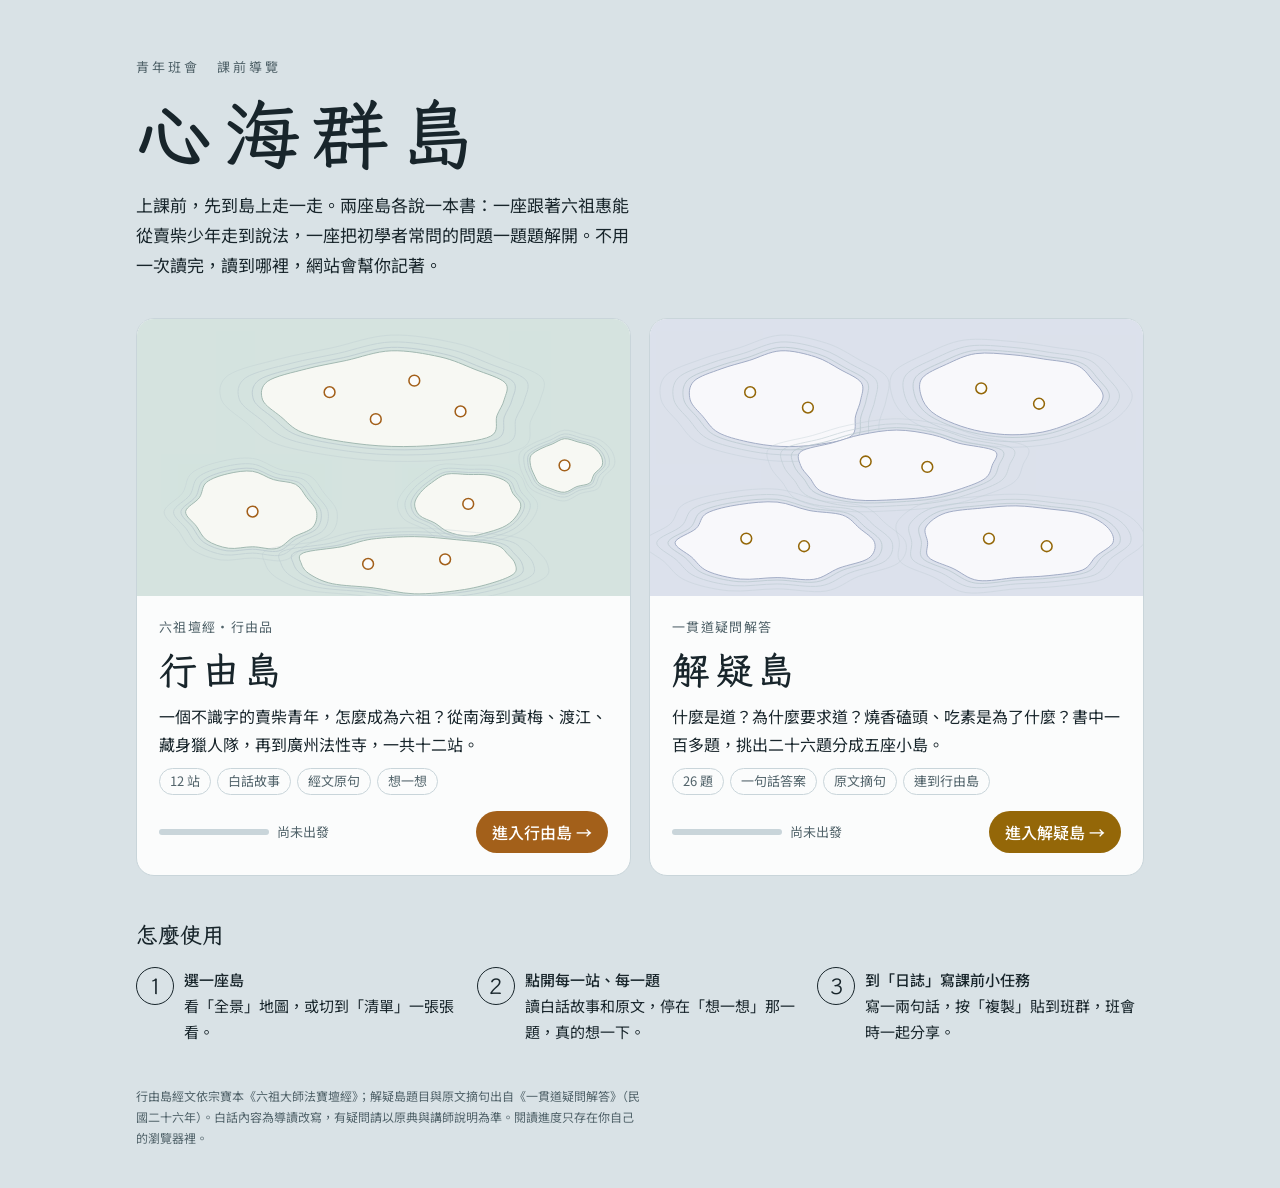
==== index.html @ 7f8938cb "Add files via upload" ====
<!doctype html>
<html lang="zh-Hant">
<head>
<meta charset="utf-8">
<meta name="viewport" content="width=device-width,initial-scale=1,viewport-fit=cover">
<title>心海群島</title>
<meta name="description" content="青年班會課前導覽：行由島（六祖壇經・行由品）與解疑島（一貫道疑問解答）。">
<link rel="preconnect" href="https://fonts.googleapis.com">
<link rel="preconnect" href="https://fonts.gstatic.com" crossorigin>
<link rel="stylesheet" href="https://fonts.googleapis.com/css2?family=LXGW+WenKai+TC:wght@400;700&family=Noto+Sans+TC:wght@400;500;700&display=swap">
<style>
/* Layout: 一片海面，兩座島各佔一張大入口卡；首頁只做一件事：選一座島出發。 */
:root{
  --sea:#D9E2E6; --ripple:#BBCAD0; --paper:#FBFCFC; --fg:#18252B; --muted:#51636A; --line:#C9D5DA;
  --x-land:#F7F8F3; --x-edge:#9DB5AD; --x-sea:#D5E3DF; --x-accent:#A3601A;
  --j-land:#F8F8FB; --j-edge:#9DA8C2; --j-sea:#DCE1EC; --j-accent:#946708;
  --on-accent:#FFFFFF;
  --f-display:"LXGW WenKai TC","Kaiti TC","STKaiti","BiauKai",serif;
  --f-body:"Noto Sans TC","PingFang TC","Microsoft JhengHei",sans-serif;
  color-scheme:light;
}
@media (prefers-color-scheme: dark){:root:not([data-theme="light"]){
  --sea:#0E181D; --ripple:#1C2C33; --paper:#132026; --fg:#E2EAEC; --muted:#9EB0B5; --line:#2A3B41;
  --x-land:#1B2B2D; --x-edge:#3D5956; --x-sea:#0D1A1C; --x-accent:#E3A457;
  --j-land:#1A2033; --j-edge:#3E4868; --j-sea:#0E1322; --j-accent:#E6BC57;
  --on-accent:#1A1206; color-scheme:dark}}
:root[data-theme="dark"]{
  --sea:#0E181D; --ripple:#1C2C33; --paper:#132026; --fg:#E2EAEC; --muted:#9EB0B5; --line:#2A3B41;
  --x-land:#1B2B2D; --x-edge:#3D5956; --x-sea:#0D1A1C; --x-accent:#E3A457;
  --j-land:#1A2033; --j-edge:#3E4868; --j-sea:#0E1322; --j-accent:#E6BC57;
  --on-accent:#1A1206; color-scheme:dark}

*{box-sizing:border-box}
html{padding-top:env(safe-area-inset-top,0px);padding-bottom:env(safe-area-inset-bottom,0px)}
body{margin:0;background:var(--sea);color:var(--fg);font-family:var(--f-body);font-size:16px;line-height:1.75}
.wrap{max-width:1040px;margin:0 auto;padding-left:max(16px,env(safe-area-inset-left,0px));padding-right:max(16px,env(safe-area-inset-right,0px))}
a{color:inherit}
a:focus-visible{outline:2px solid var(--fg);outline-offset:3px}

.hero{padding-block:56px 30px;display:grid;gap:14px}
.eyebrow{margin:0;font-size:13px;letter-spacing:.24em;color:var(--muted)}
.hero h1{margin:0;font-family:var(--f-display);font-size:clamp(44px,9vw,76px);font-weight:700;letter-spacing:.16em;line-height:1.1}
.hero p.lead{margin:0;max-width:56ch;font-size:17px}

.portals{display:grid;grid-template-columns:repeat(2,minmax(0,1fr));gap:18px;padding-block:8px 30px}
@media (max-width:760px){.portals{grid-template-columns:1fr}}
.portal{display:grid;grid-template-rows:auto 1fr;text-decoration:none;border-radius:18px;overflow:hidden;border:1px solid var(--line);background:var(--paper);min-width:0;transition:transform .2s ease, border-color .2s}
.portal:hover{transform:translateY(-3px)}
.portal .sea{display:block;width:100%;height:auto;aspect-ratio:16/9;max-width:100%}
.portal.x .sea{background:var(--x-sea)} .portal.j .sea{background:var(--j-sea)}
.portal.x:hover{border-color:var(--x-accent)} .portal.j:hover{border-color:var(--j-accent)}
.portal .body{padding:20px 22px 22px;display:grid;gap:10px;align-content:start}
.portal .src{margin:0;font-size:13px;letter-spacing:.1em;color:var(--muted)}
.portal h2{margin:0;font-family:var(--f-display);font-size:38px;letter-spacing:.12em;line-height:1.15}
.portal p.desc{margin:0;color:var(--fg)}
.portal ul{margin:0;padding:0;list-style:none;display:flex;flex-wrap:wrap;gap:6px}
.portal li{font-size:13px;border:1px solid var(--line);border-radius:999px;padding:1px 10px;color:var(--muted)}
.portal .foot{display:flex;justify-content:space-between;align-items:center;gap:12px;flex-wrap:wrap;margin-top:6px}
.prog{font-size:13px;color:var(--muted);font-variant-numeric:tabular-nums;display:flex;align-items:center;gap:8px}
.bar{width:110px;height:6px;border-radius:999px;background:var(--line);overflow:hidden}
.bar i{display:block;height:100%;width:0}
.portal.x .bar i{background:var(--x-accent)} .portal.j .bar i{background:var(--j-accent)}
.go{font-weight:500;border-radius:999px;padding:7px 16px;color:var(--on-accent)}
.portal.x .go{background:var(--x-accent)} .portal.j .go{background:var(--j-accent)}

.how{padding-block:10px 20px;display:grid;gap:12px}
.how h3{margin:0;font-family:var(--f-display);font-size:22px}
.how ol{margin:0;padding:0;list-style:none;display:grid;grid-template-columns:repeat(3,minmax(0,1fr));gap:14px;counter-reset:s}
@media (max-width:760px){.how ol{grid-template-columns:1fr}}
.how li{counter-increment:s;display:grid;grid-template-columns:auto 1fr;gap:10px;align-items:start;min-width:0}
.how li::before{content:counter(s);font-family:var(--f-display);font-size:22px;width:36px;height:36px;border-radius:50%;border:1.5px solid var(--fg);display:grid;place-items:center;line-height:1}
.how li p{margin:0;font-size:15px}
.how li b{display:block;font-weight:500}

footer{padding-block:20px 40px;font-size:12px;color:var(--muted)}
footer p{margin:0;max-width:72ch}
@media (prefers-reduced-motion:reduce){.portal{transition:none}.portal:hover{transform:none}}
</style>
</head>
<body>
<div class="wrap">
  <header class="hero">
    <p class="eyebrow">青年班會　課前導覽</p>
    <h1>心海群島</h1>
    <p class="lead">上課前，先到島上走一走。兩座島各說一本書：一座跟著六祖惠能從賣柴少年走到說法，一座把初學者常問的問題一題題解開。不用一次讀完，讀到哪裡，網站會幫你記著。</p>
  </header>

  <main class="portals">
    <a class="portal x" href="xingyou.html">
      <svg class="sea" id="seaX" viewBox="0 0 640 360" aria-hidden="true"></svg>
      <div class="body">
        <p class="src">六祖壇經・行由品</p>
        <h2>行由島</h2>
        <p class="desc">一個不識字的賣柴青年，怎麼成為六祖？從南海到黃梅、渡江、藏身獵人隊，再到廣州法性寺，一共十二站。</p>
        <ul><li>12 站</li><li>白話故事</li><li>經文原句</li><li>想一想</li></ul>
        <div class="foot"><span class="prog"><span class="bar"><i id="barX"></i></span><span id="progX">尚未出發</span></span><span class="go">進入行由島 →</span></div>
      </div>
    </a>
    <a class="portal j" href="jieyi.html">
      <svg class="sea" id="seaJ" viewBox="0 0 640 360" aria-hidden="true"></svg>
      <div class="body">
        <p class="src">一貫道疑問解答</p>
        <h2>解疑島</h2>
        <p class="desc">什麼是道？為什麼要求道？燒香磕頭、吃素是為了什麼？書中一百多題，挑出二十六題分成五座小島。</p>
        <ul><li>26 題</li><li>一句話答案</li><li>原文摘句</li><li>連到行由島</li></ul>
        <div class="foot"><span class="prog"><span class="bar"><i id="barJ"></i></span><span id="progJ">尚未出發</span></span><span class="go">進入解疑島 →</span></div>
      </div>
    </a>
  </main>

  <section class="how">
    <h3>怎麼使用</h3>
    <ol>
      <li><p><b>選一座島</b>看「全景」地圖，或切到「清單」一張張看。</p></li>
      <li><p><b>點開每一站、每一題</b>讀白話故事和原文，停在「想一想」那一題，真的想一下。</p></li>
      <li><p><b>到「日誌」寫課前小任務</b>寫一兩句話，按「複製」貼到班群，班會時一起分享。</p></li>
    </ol>
  </section>

  <footer><p>行由島經文依宗寶本《六祖大師法寶壇經》；解疑島題目與原文摘句出自《一貫道疑問解答》（民國二十六年）。白話內容為導讀改寫，有疑問請以原典與講師說明為準。閱讀進度只存在你自己的瀏覽器裡。</p></footer>
</div>

<script>
function rng(seed){return()=>{seed|=0;seed=seed+0x6D2B79F5|0;let t=Math.imul(seed^seed>>>15,1|seed);t=t+Math.imul(t^t>>>7,61|t)^t;return((t^t>>>14)>>>0)/4294967296}}
const f=n=>n.toFixed(1);
function blob(cx,cy,rx,ry,seed){const r=rng(seed),n=16,p=[];for(let i=0;i<n;i++){const a=i/n*Math.PI*2,k=.86+r()*.22;p.push([cx+Math.cos(a)*rx*k,cy+Math.sin(a)*ry*k])}
  let d=`M${f(p[0][0])},${f(p[0][1])}`;for(let i=0;i<n;i++){const a=p[(i-1+n)%n],b=p[i],c=p[(i+1)%n],e=p[(i+2)%n];d+=`C${f(b[0]+(c[0]-a[0])/6)},${f(b[1]+(c[1]-a[1])/6)} ${f(c[0]-(e[0]-b[0])/6)},${f(c[1]-(e[1]-b[1])/6)} ${f(c[0])},${f(c[1])}`}return d+'Z'}
function draw(id,pre,isles,dots){const svg=document.getElementById(id);let h='';
  isles.forEach(([cx,cy,rx,ry,s])=>{const d=blob(cx,cy,rx,ry,s);
    [1.32,1.18,1.07].forEach((k,i)=>{h+=`<path d="${d}" style="fill:none;stroke:var(--ripple)" stroke-width="1" vector-effect="non-scaling-stroke" opacity="${.35+i*.22}" transform="translate(${cx} ${cy}) scale(${k}) translate(${-cx} ${-cy})"/>`});
    h+=`<path d="${d}" style="fill:var(--${pre}-land);stroke:var(--${pre}-edge)" stroke-width="1.2"/>`});
  dots.forEach(([x,y])=>{h+=`<circle cx="${x}" cy="${y}" r="7" style="fill:var(--paper);stroke:var(--${pre}-accent)" stroke-width="2"/>`});
  svg.innerHTML=h}
draw('seaX','x',[[330,105,170,62,7],[555,190,48,34,3],[430,240,70,40,11],[150,250,82,52,5],[360,318,150,36,19]],
  [[250,95],[310,130],[360,80],[420,120],[555,190],[430,240],[150,250],[300,318],[400,312]]);
draw('seaJ','j',[[170,105,120,62,7],[470,100,120,58,13],[320,190,130,46,21],[165,290,125,52,5],[475,290,125,52,17]],
  [[130,95],[205,115],[430,90],[505,110],[280,185],[360,192],[125,285],[200,295],[440,285],[515,295]]);

function prog(key,total,bar,label){let n=0;try{n=(JSON.parse(localStorage.getItem(key)||'[]')||[]).length}catch(e){}
  document.getElementById(bar).style.width=Math.round(n/total*100)+'%';
  document.getElementById(label).textContent=n?`已讀 ${n}/${total}`:'尚未出發'}
prog('xy-seen',12,'barX','progX');prog('jy-seen',26,'barJ','progJ');
</script>
</body>
</html>
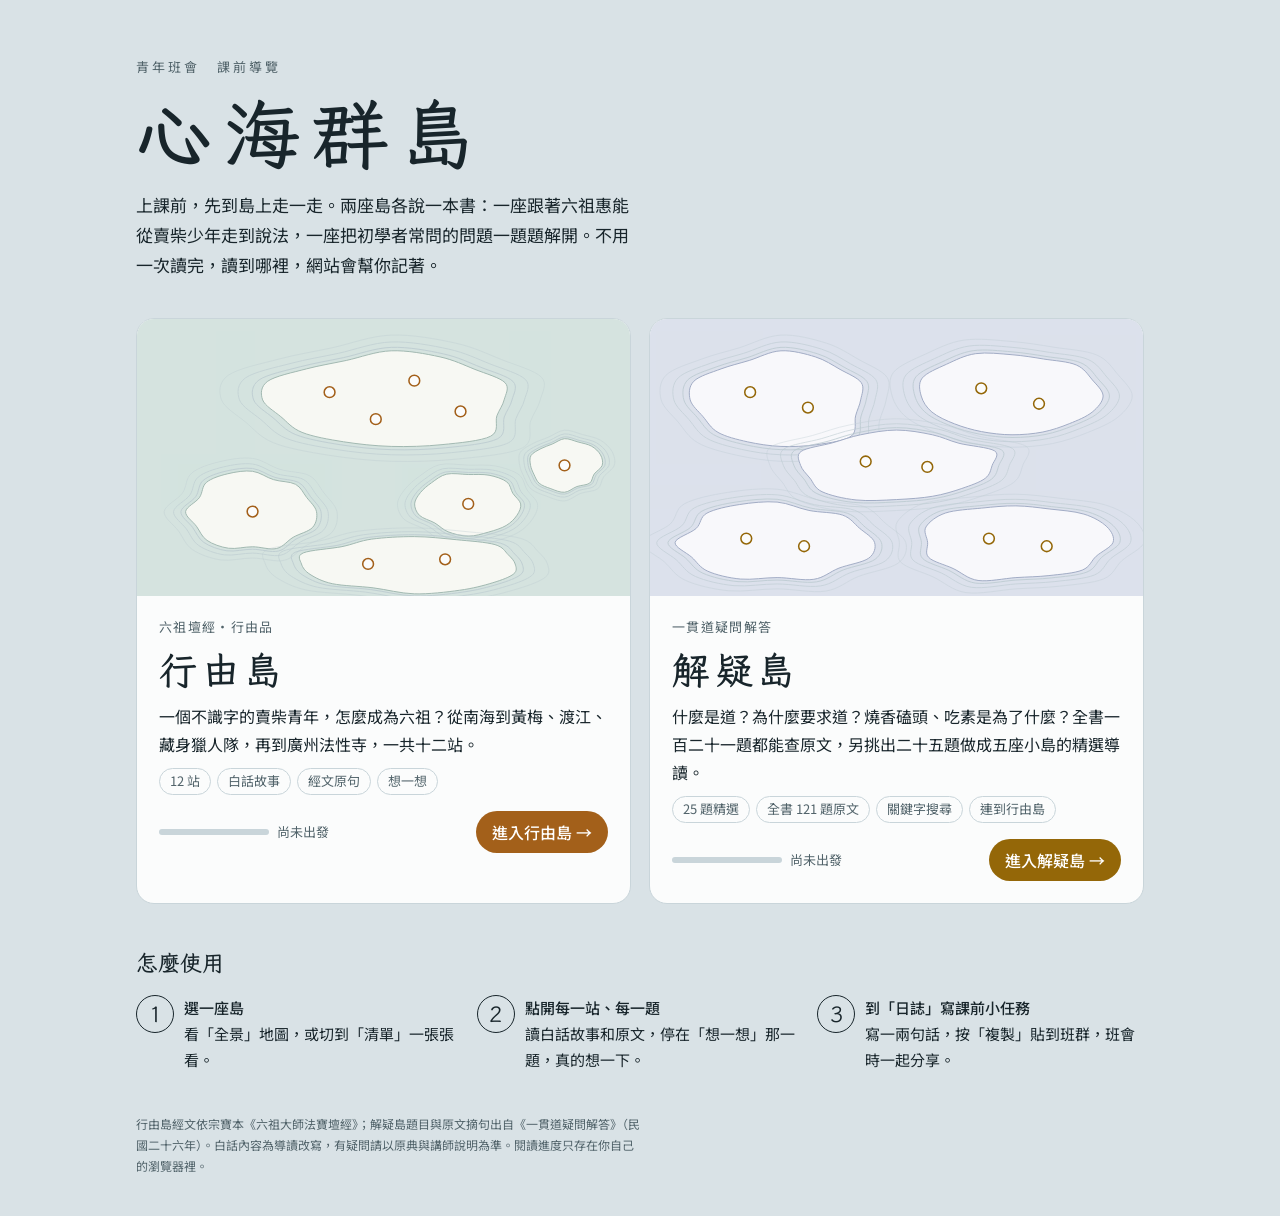
==== commit 0bfe3382: "Add files via upload" ====
--- a/index.html
+++ b/index.html
@@ -101,8 +101,8 @@
       <div class="body">
         <p class="src">一貫道疑問解答</p>
         <h2>解疑島</h2>
-        <p class="desc">什麼是道？為什麼要求道？燒香磕頭、吃素是為了什麼？書中一百多題，挑出二十六題分成五座小島。</p>
-        <ul><li>26 題</li><li>一句話答案</li><li>原文摘句</li><li>連到行由島</li></ul>
+        <p class="desc">什麼是道？為什麼要求道？燒香磕頭、吃素是為了什麼？全書一百二十一題都能查原文，另挑出二十五題做成五座小島的精選導讀。</p>
+        <ul><li>25 題精選</li><li>全書 121 題原文</li><li>關鍵字搜尋</li><li>連到行由島</li></ul>
         <div class="foot"><span class="prog"><span class="bar"><i id="barJ"></i></span><span id="progJ">尚未出發</span></span><span class="go">進入解疑島 →</span></div>
       </div>
     </a>
@@ -139,7 +139,7 @@
 function prog(key,total,bar,label){let n=0;try{n=(JSON.parse(localStorage.getItem(key)||'[]')||[]).length}catch(e){}
   document.getElementById(bar).style.width=Math.round(n/total*100)+'%';
   document.getElementById(label).textContent=n?`已讀 ${n}/${total}`:'尚未出發'}
-prog('xy-seen',12,'barX','progX');prog('jy-seen',26,'barJ','progJ');
+prog('xy-seen',12,'barX','progX');prog('jy-seen',25,'barJ','progJ');
 </script>
 </body>
 </html>
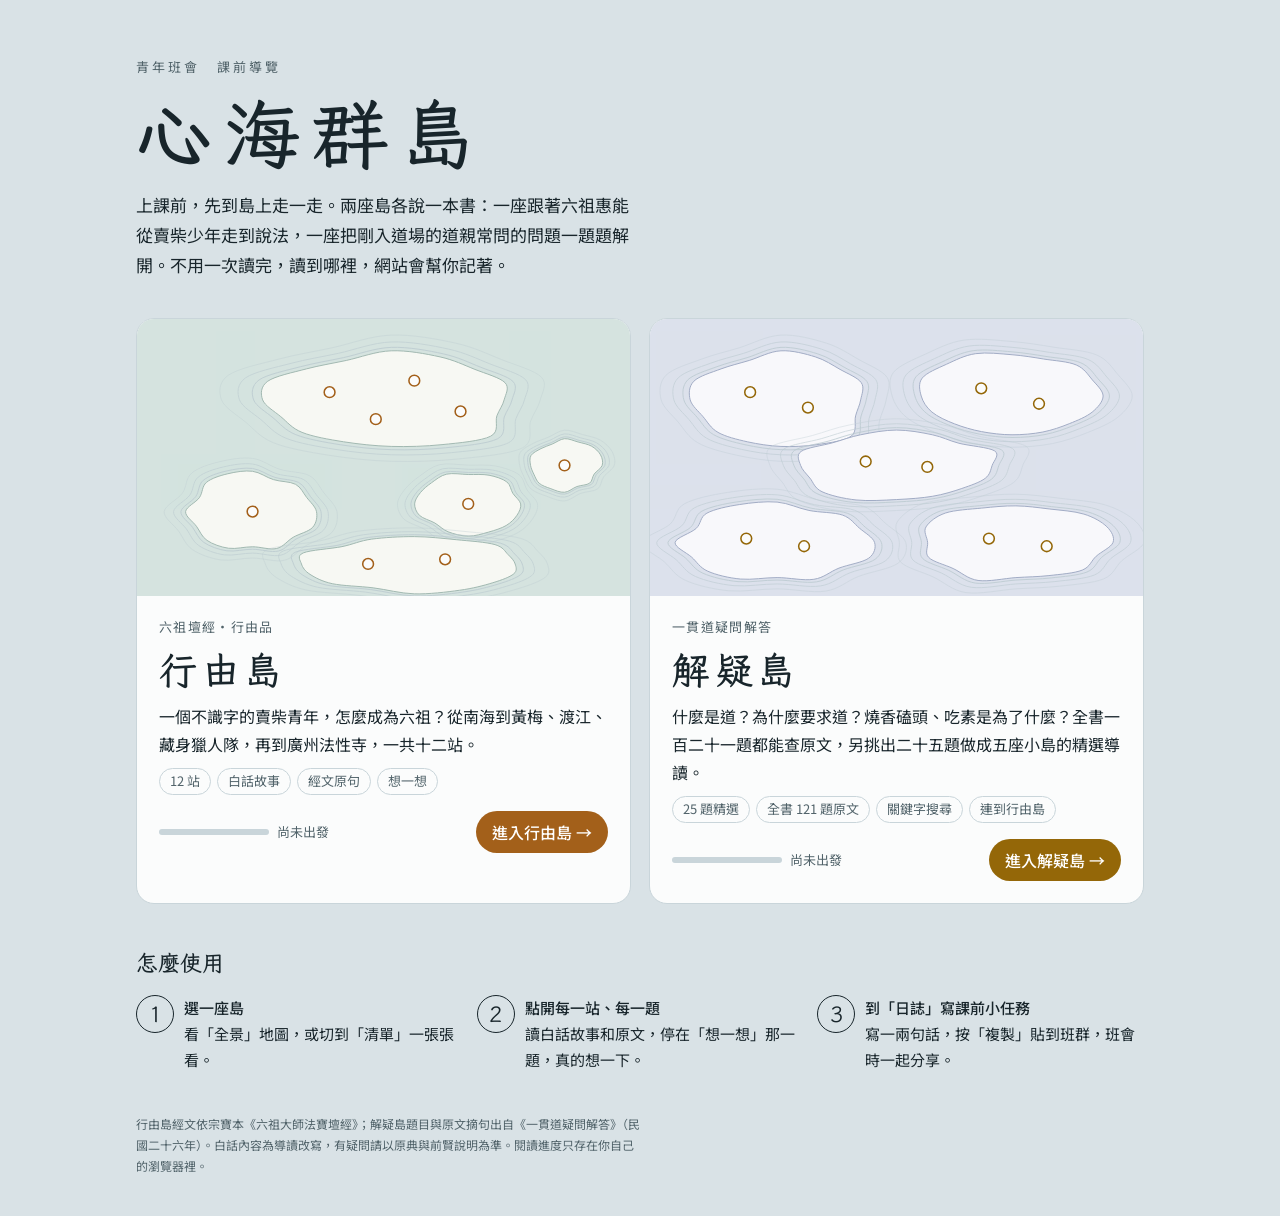
==== commit 18876305: "用語修正：道親、前賢" ====
--- a/index.html
+++ b/index.html
@@ -82,7 +82,7 @@
   <header class="hero">
     <p class="eyebrow">青年班會　課前導覽</p>
     <h1>心海群島</h1>
-    <p class="lead">上課前，先到島上走一走。兩座島各說一本書：一座跟著六祖惠能從賣柴少年走到說法，一座把初學者常問的問題一題題解開。不用一次讀完，讀到哪裡，網站會幫你記著。</p>
+    <p class="lead">上課前，先到島上走一走。兩座島各說一本書：一座跟著六祖惠能從賣柴少年走到說法，一座把剛入道場的道親常問的問題一題題解開。不用一次讀完，讀到哪裡，網站會幫你記著。</p>
   </header>
 
   <main class="portals">
@@ -117,7 +117,7 @@
     </ol>
   </section>
 
-  <footer><p>行由島經文依宗寶本《六祖大師法寶壇經》；解疑島題目與原文摘句出自《一貫道疑問解答》（民國二十六年）。白話內容為導讀改寫，有疑問請以原典與講師說明為準。閱讀進度只存在你自己的瀏覽器裡。</p></footer>
+  <footer><p>行由島經文依宗寶本《六祖大師法寶壇經》；解疑島題目與原文摘句出自《一貫道疑問解答》（民國二十六年）。白話內容為導讀改寫，有疑問請以原典與前賢說明為準。閱讀進度只存在你自己的瀏覽器裡。</p></footer>
 </div>
 
 <script>
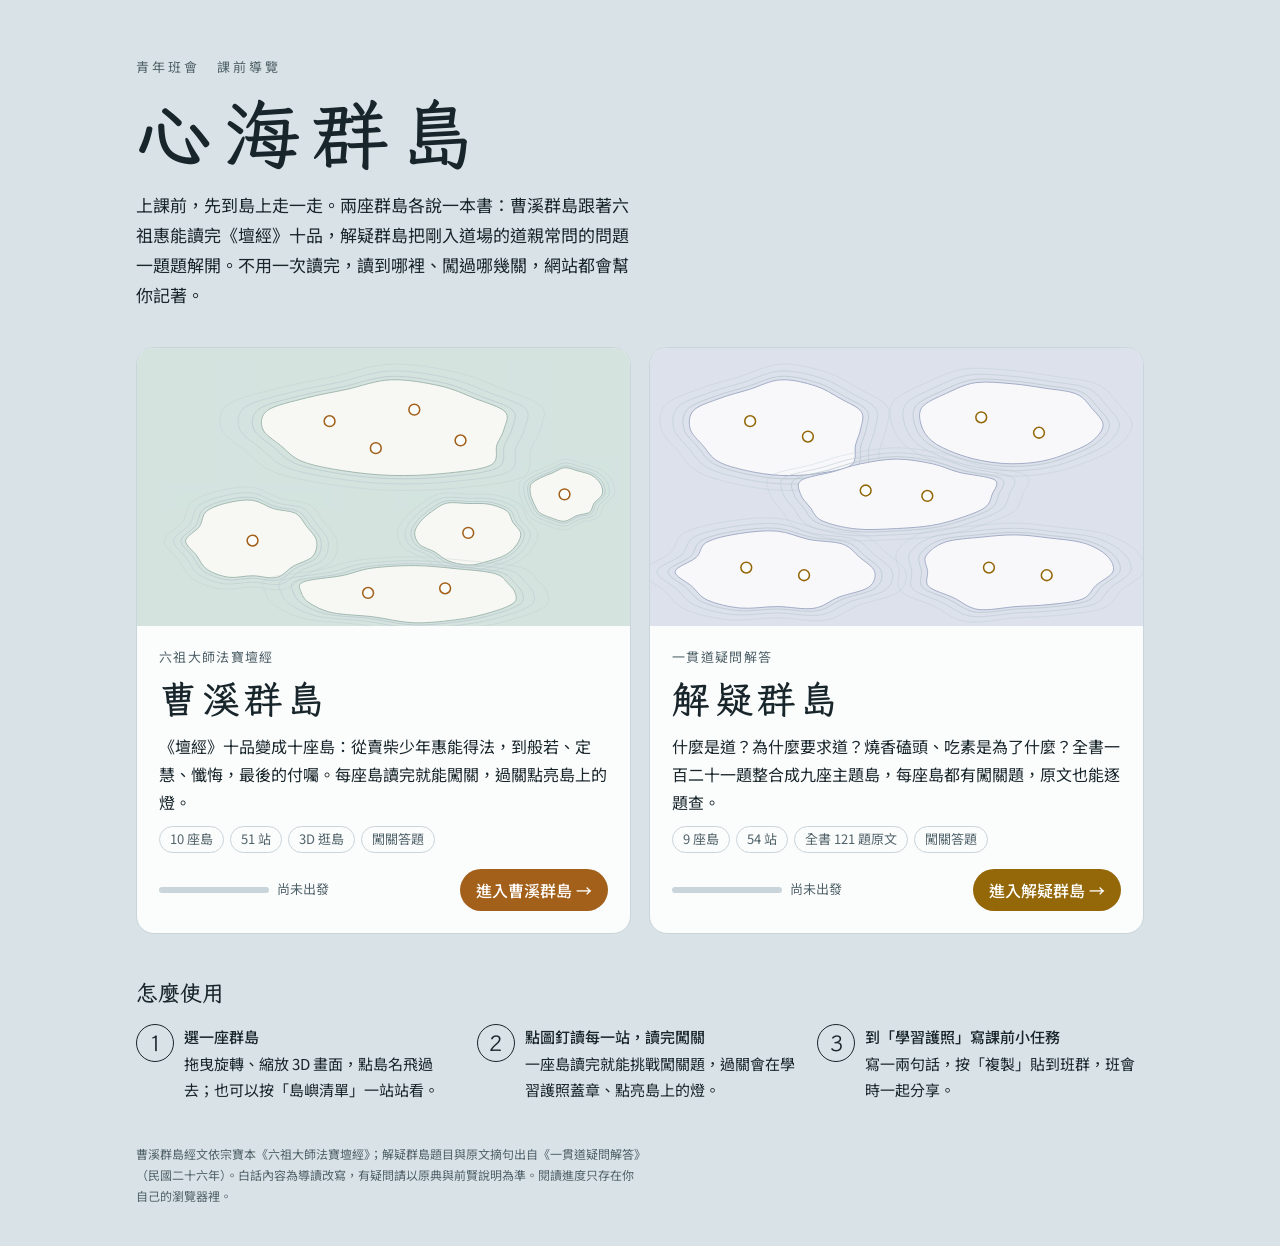
==== commit c3f51a12: "3D 群島版：曹溪群島（六祖十品）與解疑群島" ====
--- a/index.html
+++ b/index.html
@@ -4,7 +4,7 @@
 <meta charset="utf-8">
 <meta name="viewport" content="width=device-width,initial-scale=1,viewport-fit=cover">
 <title>心海群島</title>
-<meta name="description" content="青年班會課前導覽：行由島（六祖壇經・行由品）與解疑島（一貫道疑問解答）。">
+<meta name="description" content="青年班會課前導覽：曹溪群島（六祖壇經十品）與解疑群島（一貫道疑問解答），3D 互動、闖關答題。">
 <link rel="preconnect" href="https://fonts.googleapis.com">
 <link rel="preconnect" href="https://fonts.gstatic.com" crossorigin>
 <link rel="stylesheet" href="https://fonts.googleapis.com/css2?family=LXGW+WenKai+TC:wght@400;700&family=Noto+Sans+TC:wght@400;500;700&display=swap">
@@ -82,28 +82,28 @@
   <header class="hero">
     <p class="eyebrow">青年班會　課前導覽</p>
     <h1>心海群島</h1>
-    <p class="lead">上課前，先到島上走一走。兩座島各說一本書：一座跟著六祖惠能從賣柴少年走到說法，一座把剛入道場的道親常問的問題一題題解開。不用一次讀完，讀到哪裡，網站會幫你記著。</p>
+    <p class="lead">上課前，先到島上走一走。兩座群島各說一本書：曹溪群島跟著六祖惠能讀完《壇經》十品，解疑群島把剛入道場的道親常問的問題一題題解開。不用一次讀完，讀到哪裡、闖過哪幾關，網站都會幫你記著。</p>
   </header>
 
   <main class="portals">
-    <a class="portal x" href="xingyou.html">
+    <a class="portal x" href="liuzu.html">
       <svg class="sea" id="seaX" viewBox="0 0 640 360" aria-hidden="true"></svg>
       <div class="body">
-        <p class="src">六祖壇經・行由品</p>
-        <h2>行由島</h2>
-        <p class="desc">一個不識字的賣柴青年，怎麼成為六祖？從南海到黃梅、渡江、藏身獵人隊，再到廣州法性寺，一共十二站。</p>
-        <ul><li>12 站</li><li>白話故事</li><li>經文原句</li><li>想一想</li></ul>
-        <div class="foot"><span class="prog"><span class="bar"><i id="barX"></i></span><span id="progX">尚未出發</span></span><span class="go">進入行由島 →</span></div>
+        <p class="src">六祖大師法寶壇經</p>
+        <h2>曹溪群島</h2>
+        <p class="desc">《壇經》十品變成十座島：從賣柴少年惠能得法，到般若、定慧、懺悔，最後的付囑。每座島讀完就能闖關，過關點亮島上的燈。</p>
+        <ul><li>10 座島</li><li>51 站</li><li>3D 逛島</li><li>闖關答題</li></ul>
+        <div class="foot"><span class="prog"><span class="bar"><i id="barX"></i></span><span id="progX">尚未出發</span></span><span class="go">進入曹溪群島 →</span></div>
       </div>
     </a>
     <a class="portal j" href="jieyi.html">
       <svg class="sea" id="seaJ" viewBox="0 0 640 360" aria-hidden="true"></svg>
       <div class="body">
         <p class="src">一貫道疑問解答</p>
-        <h2>解疑島</h2>
-        <p class="desc">什麼是道？為什麼要求道？燒香磕頭、吃素是為了什麼？全書一百二十一題都能查原文，另挑出二十五題做成五座小島的精選導讀。</p>
-        <ul><li>25 題精選</li><li>全書 121 題原文</li><li>關鍵字搜尋</li><li>連到行由島</li></ul>
-        <div class="foot"><span class="prog"><span class="bar"><i id="barJ"></i></span><span id="progJ">尚未出發</span></span><span class="go">進入解疑島 →</span></div>
+        <h2>解疑群島</h2>
+        <p class="desc">什麼是道？為什麼要求道？燒香磕頭、吃素是為了什麼？全書一百二十一題整合成九座主題島，每座島都有闖關題，原文也能逐題查。</p>
+        <ul><li>9 座島</li><li>54 站</li><li>全書 121 題原文</li><li>闖關答題</li></ul>
+        <div class="foot"><span class="prog"><span class="bar"><i id="barJ"></i></span><span id="progJ">尚未出發</span></span><span class="go">進入解疑群島 →</span></div>
       </div>
     </a>
   </main>
@@ -111,13 +111,13 @@
   <section class="how">
     <h3>怎麼使用</h3>
     <ol>
-      <li><p><b>選一座島</b>看「全景」地圖，或切到「清單」一張張看。</p></li>
-      <li><p><b>點開每一站、每一題</b>讀白話故事和原文，停在「想一想」那一題，真的想一下。</p></li>
-      <li><p><b>到「日誌」寫課前小任務</b>寫一兩句話，按「複製」貼到班群，班會時一起分享。</p></li>
+      <li><p><b>選一座群島</b>拖曳旋轉、縮放 3D 畫面，點島名飛過去；也可以按「島嶼清單」一站站看。</p></li>
+      <li><p><b>點圖釘讀每一站，讀完闖關</b>一座島讀完就能挑戰闖關題，過關會在學習護照蓋章、點亮島上的燈。</p></li>
+      <li><p><b>到「學習護照」寫課前小任務</b>寫一兩句話，按「複製」貼到班群，班會時一起分享。</p></li>
     </ol>
   </section>
 
-  <footer><p>行由島經文依宗寶本《六祖大師法寶壇經》；解疑島題目與原文摘句出自《一貫道疑問解答》（民國二十六年）。白話內容為導讀改寫，有疑問請以原典與前賢說明為準。閱讀進度只存在你自己的瀏覽器裡。</p></footer>
+  <footer><p>曹溪群島經文依宗寶本《六祖大師法寶壇經》；解疑群島題目與原文摘句出自《一貫道疑問解答》（民國二十六年）。白話內容為導讀改寫，有疑問請以原典與前賢說明為準。閱讀進度只存在你自己的瀏覽器裡。</p></footer>
 </div>
 
 <script>
@@ -136,10 +136,10 @@
 draw('seaJ','j',[[170,105,120,62,7],[470,100,120,58,13],[320,190,130,46,21],[165,290,125,52,5],[475,290,125,52,17]],
   [[130,95],[205,115],[430,90],[505,110],[280,185],[360,192],[125,285],[200,295],[440,285],[515,295]]);
 
-function prog(key,total,bar,label){let n=0;try{n=(JSON.parse(localStorage.getItem(key)||'[]')||[]).length}catch(e){}
+function prog(key,total,isl,bar,label){let n=0,p=0;try{n=(JSON.parse(localStorage.getItem(key+'-read')||'[]')||[]).length;p=(JSON.parse(localStorage.getItem(key+'-pass')||'[]')||[]).length;const t=JSON.parse(localStorage.getItem(key+'-total')||'null');if(t){total=t.stations;isl=t.islands}}catch(e){}
   document.getElementById(bar).style.width=Math.round(n/total*100)+'%';
-  document.getElementById(label).textContent=n?`已讀 ${n}/${total}`:'尚未出發'}
-prog('xy-seen',12,'barX','progX');prog('jy-seen',25,'barJ','progJ');
+  document.getElementById(label).textContent=n?`已讀 ${n}/${total}・過關 ${p}/${isl}`:'尚未出發'}
+prog('lz',51,10,'barX','progX');prog('jy',54,9,'barJ','progJ');
 </script>
 </body>
 </html>
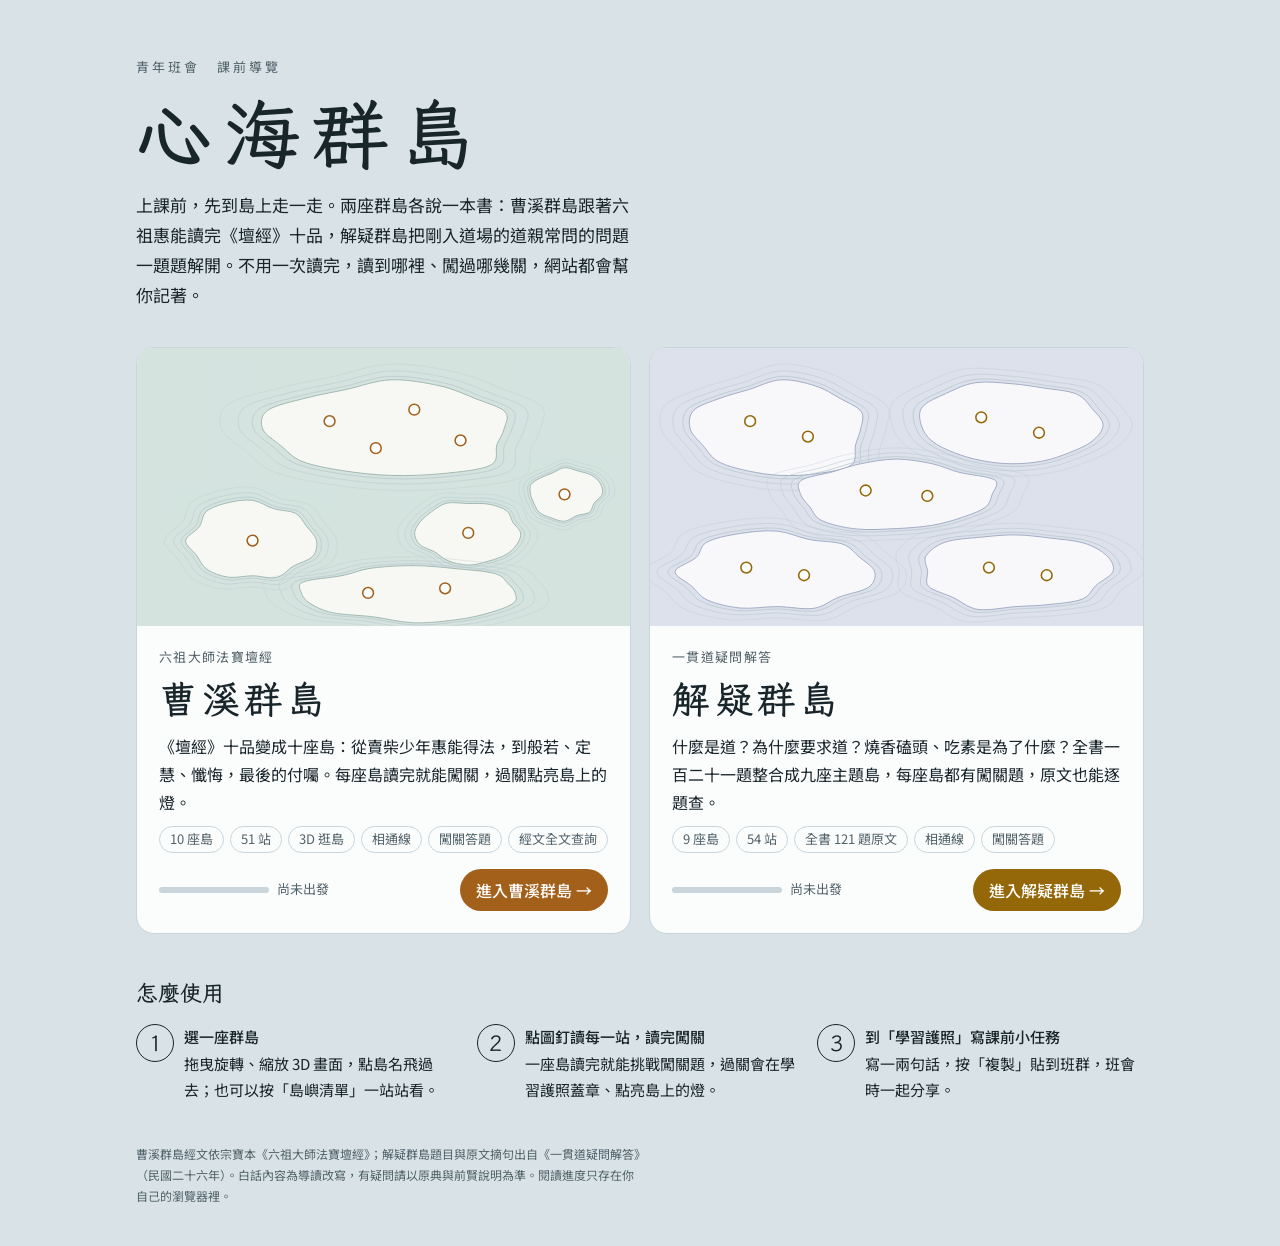
==== commit 0646bc86: "相通線（六祖、解疑各 20 條）、壇經經文全文查詢、島嶼景觀" ====
--- a/index.html
+++ b/index.html
@@ -92,7 +92,7 @@
         <p class="src">六祖大師法寶壇經</p>
         <h2>曹溪群島</h2>
         <p class="desc">《壇經》十品變成十座島：從賣柴少年惠能得法，到般若、定慧、懺悔，最後的付囑。每座島讀完就能闖關，過關點亮島上的燈。</p>
-        <ul><li>10 座島</li><li>51 站</li><li>3D 逛島</li><li>闖關答題</li></ul>
+        <ul><li>10 座島</li><li>51 站</li><li>3D 逛島</li><li>相通線</li><li>闖關答題</li><li>經文全文查詢</li></ul>
         <div class="foot"><span class="prog"><span class="bar"><i id="barX"></i></span><span id="progX">尚未出發</span></span><span class="go">進入曹溪群島 →</span></div>
       </div>
     </a>
@@ -102,7 +102,7 @@
         <p class="src">一貫道疑問解答</p>
         <h2>解疑群島</h2>
         <p class="desc">什麼是道？為什麼要求道？燒香磕頭、吃素是為了什麼？全書一百二十一題整合成九座主題島，每座島都有闖關題，原文也能逐題查。</p>
-        <ul><li>9 座島</li><li>54 站</li><li>全書 121 題原文</li><li>闖關答題</li></ul>
+        <ul><li>9 座島</li><li>54 站</li><li>全書 121 題原文</li><li>相通線</li><li>闖關答題</li></ul>
         <div class="foot"><span class="prog"><span class="bar"><i id="barJ"></i></span><span id="progJ">尚未出發</span></span><span class="go">進入解疑群島 →</span></div>
       </div>
     </a>
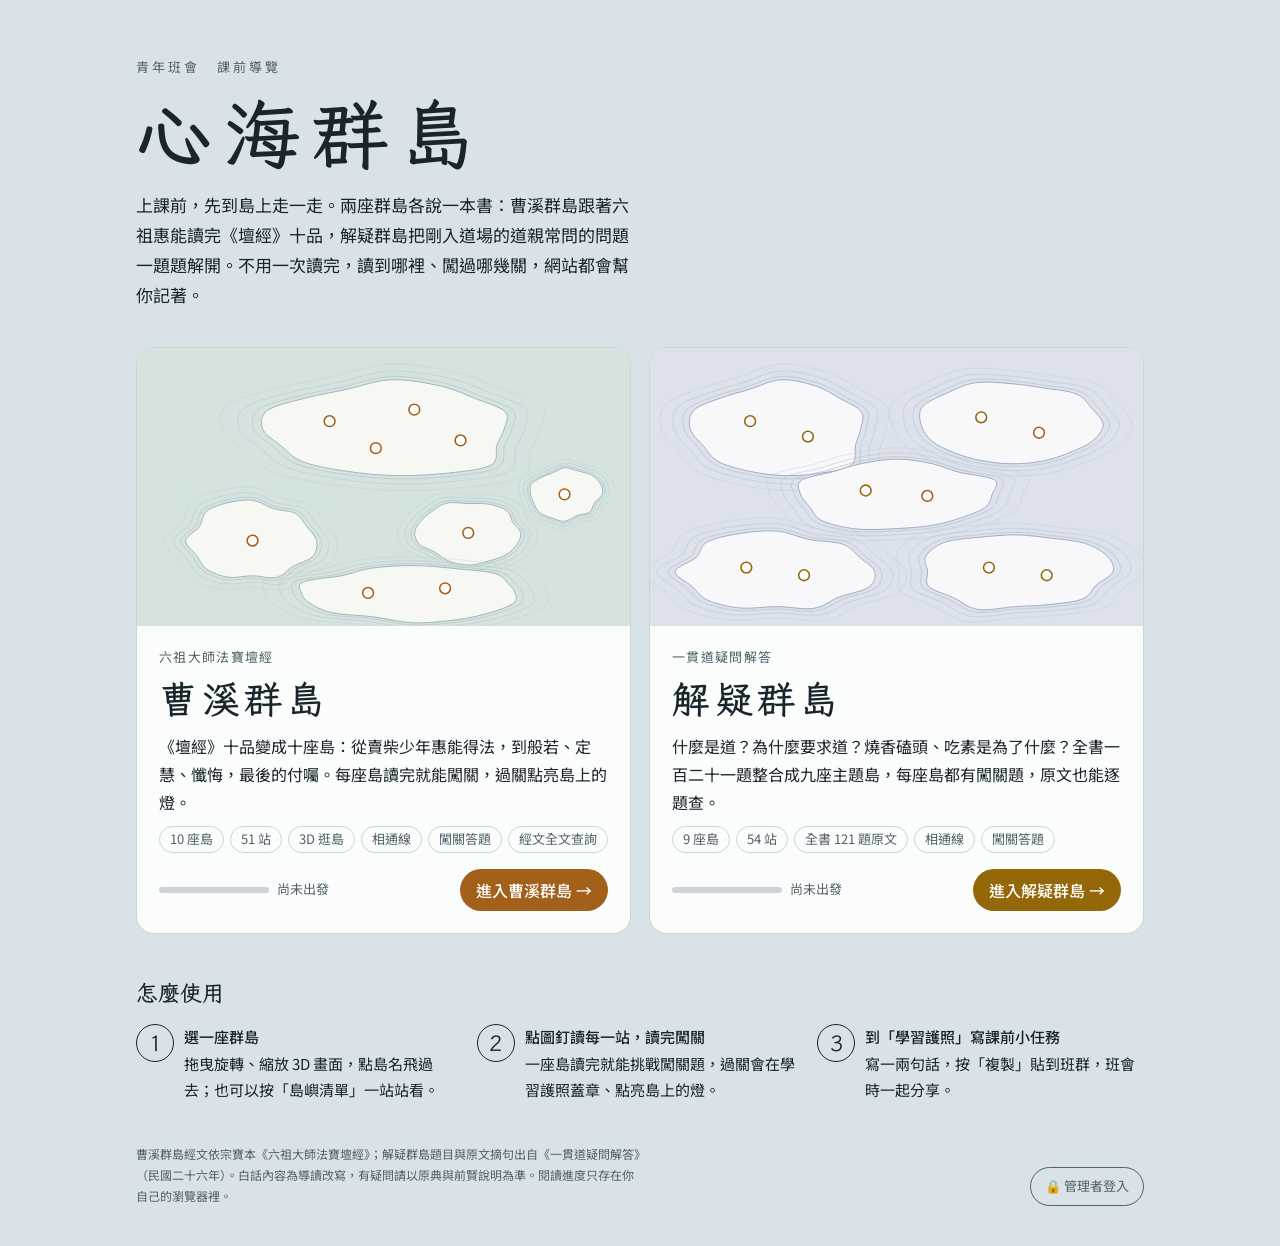
==== commit 4ec7530a: "每站六題小挑戰、內容管理頁面（admin.html）、首頁管理者入口" ====
--- a/index.html
+++ b/index.html
@@ -74,6 +74,9 @@
 
 footer{padding-block:20px 40px;font-size:12px;color:var(--muted)}
 footer p{margin:0;max-width:72ch}
+footer{display:flex;flex-wrap:wrap;gap:12px 24px;align-items:flex-end;justify-content:space-between}
+.admin-btn{flex:none;display:inline-flex;align-items:center;gap:6px;padding:7px 14px;border:1px solid currentColor;border-radius:999px;color:var(--muted);text-decoration:none;font-size:13px}
+.admin-btn:hover{color:var(--fg)}
 @media (prefers-reduced-motion:reduce){.portal{transition:none}.portal:hover{transform:none}}
 </style>
 </head>
@@ -117,7 +120,7 @@
     </ol>
   </section>
 
-  <footer><p>曹溪群島經文依宗寶本《六祖大師法寶壇經》；解疑群島題目與原文摘句出自《一貫道疑問解答》（民國二十六年）。白話內容為導讀改寫，有疑問請以原典與前賢說明為準。閱讀進度只存在你自己的瀏覽器裡。</p></footer>
+  <footer><p>曹溪群島經文依宗寶本《六祖大師法寶壇經》；解疑群島題目與原文摘句出自《一貫道疑問解答》（民國二十六年）。白話內容為導讀改寫，有疑問請以原典與前賢說明為準。閱讀進度只存在你自己的瀏覽器裡。</p><a class="admin-btn" href="admin.html">🔒 管理者登入</a></footer>
 </div>
 
 <script>
